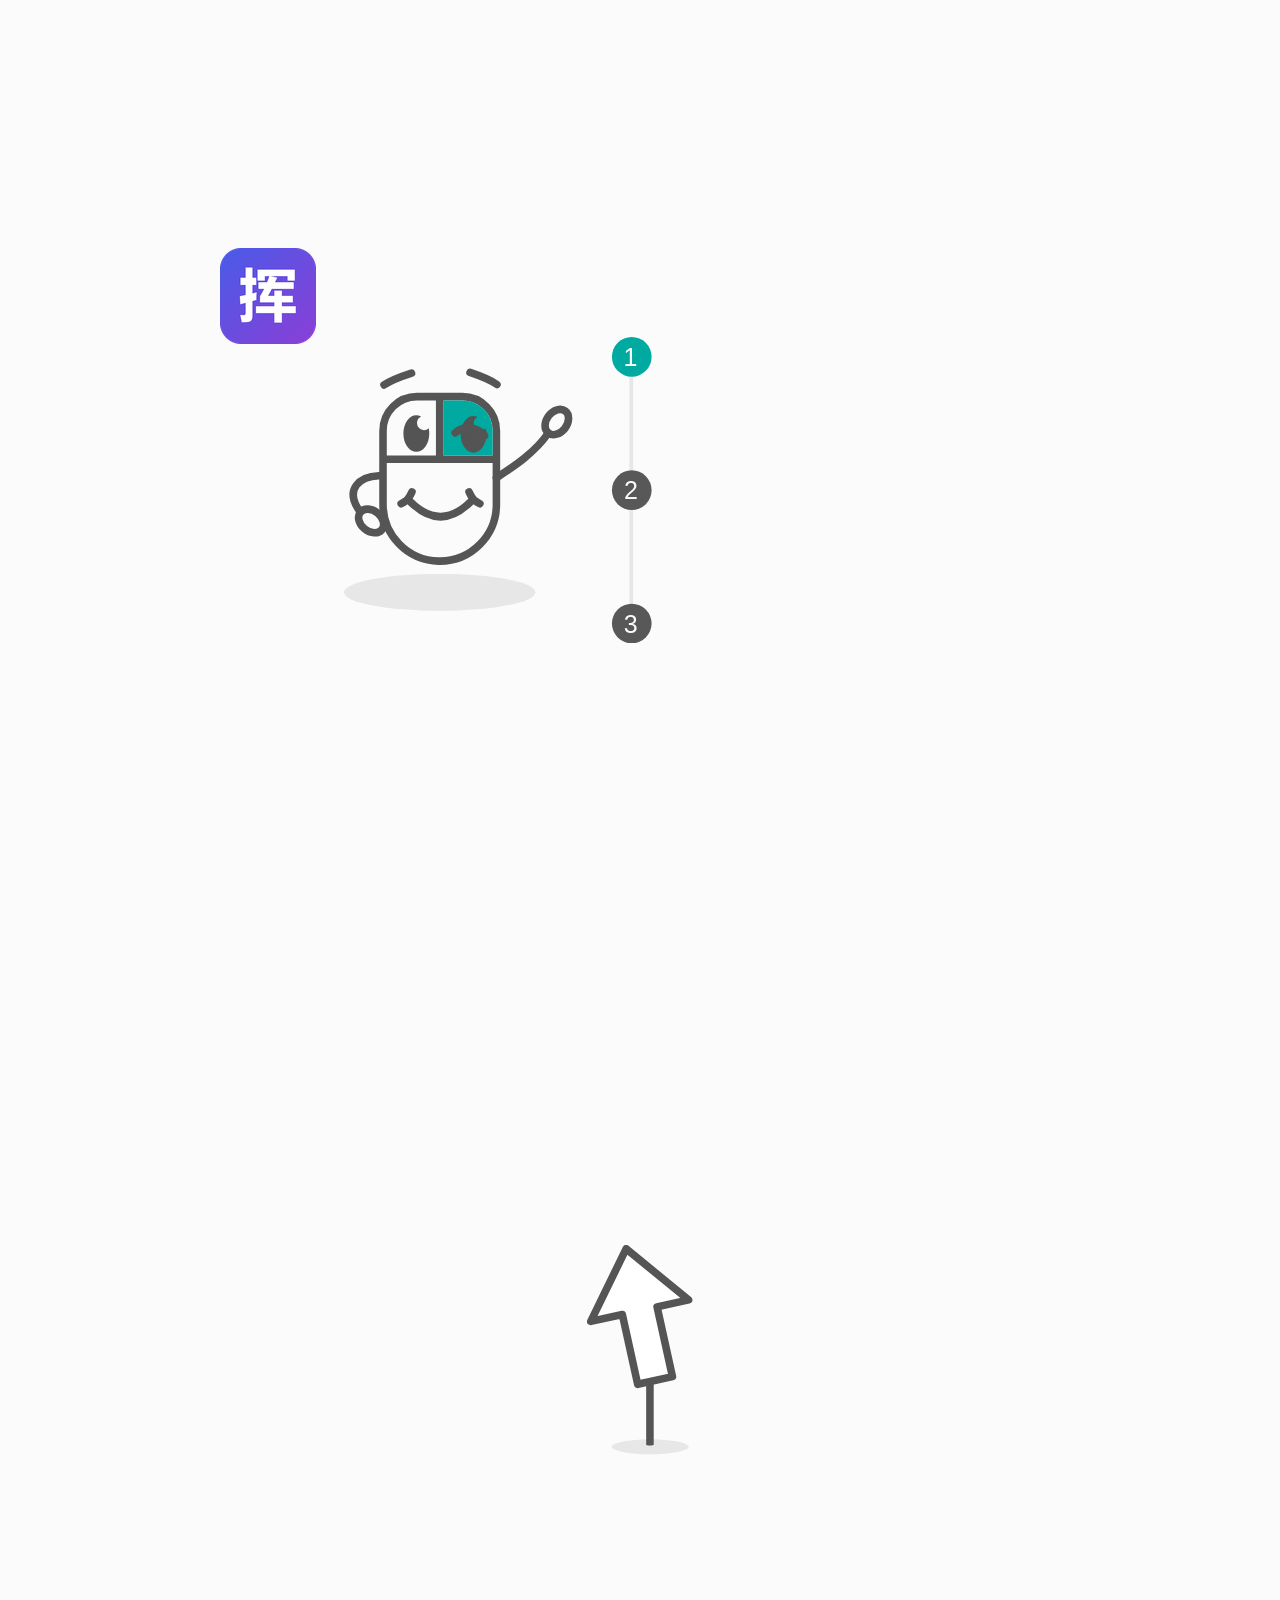
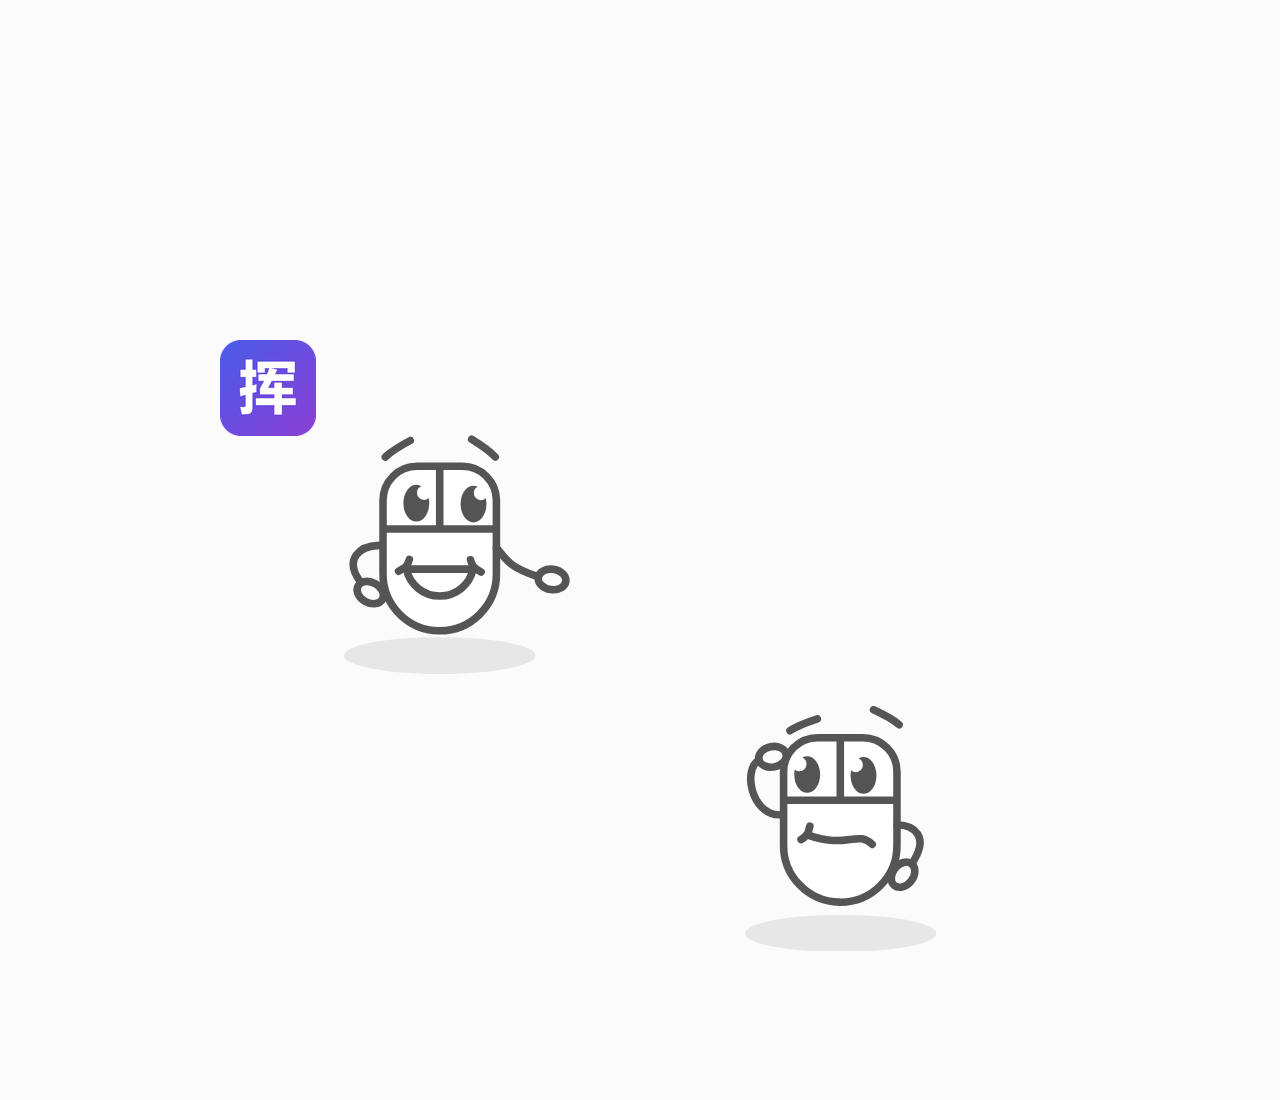
==== views/installation/index.html @ c6aca3df "挥动 v1.1: Gesturefy fork with toolbar menu, thorough temp-disable and snap-links selection" ====
<!DOCTYPE html>
<html>
<head>
  <meta charset="UTF-8">
  <!-- Installation page does not support a dark theme yet -->
  <meta name="color-scheme" content="only light">
  <title>Gesturefy - Welcome</title>
  <link rel="icon" type="image/png" href="/resources/img/iconx32.png" sizes="16x16">
  <link rel="stylesheet" href="layout.css">
  <script src="main.mjs" type="module"></script>

  <script src="/core/content.mjs" type="module"></script>
  <link rel="stylesheet" href="/core/views/mouse-gesture-view/mouse-gesture-view.css">
</head>

<body>
  <div class="block-outer">
    <div class="block-inner">
      <div class="head">
        <img src="/resources/img/iconx96.png" id="logo">
        <p><em data-i18n="welcomePageUpperSectionReference"></em></p>
        <p><em class="headline" data-i18n="welcomePageUpperSectionHeadline"></em></p>
      </div>
      <div class="content">
        <div class="row">
          <svg width="81.386mm" height="81.054mm" version="1.1" viewBox="0 0 81.386 81.054" xmlns="http://www.w3.org/2000/svg">
            <defs>
              <animateTransform id="armWaveAnimation" href="#rightArm" attributeName="transform" attributeType="XML" type="rotate" values="-19, 40.324, 37.263; -11, 40.324, 37.263; -20, 40.324, 37.263; -10, 40.324, 37.263; -18, 40.324, 37.263;" dur="0.75s" begin="0s; armResetAnimation.end + 0" fill="freeze"/>

              <animate id="step01MarkAnimation" href="#stepCircle01" attributeName="fill" attributeType="CSS" to="#00aaa0" dur="0.3s" begin="armWaveAnimation.end + 0.5s" fill="freeze" calcMode="spline" keySplines="0.25 0.1 0.25 1" />
              <animate id="step02MarkAnimation" href="#stepCircle02" attributeName="fill" attributeType="CSS" to="#00aaa0" dur="0.3s" begin="step01MarkAnimation.end + 1.5s" fill="freeze" calcMode="spline" keySplines="0.25 0.1 0.25 1" />
              <animate id="step03MarkAnimation" href="#stepCircle03" attributeName="fill" attributeType="CSS" to="#00aaa0" dur="0.3s" begin="step02MarkAnimation.end + 1.5s" fill="freeze" calcMode="spline" keySplines="0.25 0.1 0.25 1" />

              <animate id="step01UnmarkAnimation" href="#stepCircle01" attributeName="fill" attributeType="CSS" to="#555" dur="0.3s" begin="step03MarkAnimation.end + 1.5s" fill="freeze" calcMode="spline" keySplines="0.25 0.1 0.25 1" />
              <animate id="step02UnmarkAnimation" href="#stepCircle02" attributeName="fill" attributeType="CSS" to="#555" dur="0.3s" begin="step03MarkAnimation.end + 1.5s" fill="freeze" calcMode="spline" keySplines="0.25 0.1 0.25 1" />
              <animate id="step03UnmarkAnimation" href="#stepCircle03" attributeName="fill" attributeType="CSS" to="#555" dur="0.3s" begin="step03MarkAnimation.end + 1.5s" fill="freeze" calcMode="spline" keySplines="0.25 0.1 0.25 1" />

              <animateTransform id="armStep2Animation" href="#rightArm" attributeName="transform" attributeType="XML" type="rotate" to="35, 40.324, 37.263" dur="0.5s" begin="step02MarkAnimation.begin" fill="freeze" calcMode="spline" keySplines="0.25 0.1 0.25 1" />
              <animateTransform id="armStep3Animation" href="#rightArm" attributeName="transform" attributeType="XML" type="rotate" to="80, 40.324, 37.263" dur="0.5s" begin="step03MarkAnimation.begin" fill="freeze" calcMode="spline" keySplines="0.25 0.1 0.25 1" />
              <animateTransform id="armStep1Animation" href="#rightArm" attributeName="transform" attributeType="XML" type="rotate" to="0, 40.324, 37.263" dur="0.5s" begin="step01MarkAnimation.begin" fill="freeze" calcMode="spline" keySplines="0.25 0.1 0.25 1" />

              <animateTransform id="mouseMoveDownAnimation" href="#mouse01" attributeName="transform" attributeType="XML" type="translate" by="0 8" dur="0.5s" begin="step02MarkAnimation.begin" fill="freeze" calcMode="spline" keySplines="0.25 0.1 0.25 1" />
              <animateTransform id="mouseMoveUpAnimation" href="#mouse01" attributeName="transform" attributeType="XML" type="translate" by="0 -8" to="0 0" dur="0.3s" begin="step01UnmarkAnimation.begin" fill="freeze" calcMode="spline" keySplines="0.25 0.1 0.25 1" />

              <animate id="showOpenEyeAnimation" href="#rightEyeOpen" attributeName="visibility" attributeType="CSS" to="visible" dur="0.1s" begin="step03MarkAnimation.begin" fill="freeze"/>
              <animate id="showCloseEyAnimation" href="#rightEyeClose" attributeName="visibility" attributeType="CSS" to="visible" dur="0.1s"  begin="step01MarkAnimation.begin" fill="freeze"/>
              <animate id="hideOpenEyeAnimation" href="#rightEyeOpen" attributeName="visibility" attributeType="CSS" to="hidden" dur="0.1s" begin="showCloseEyAnimation.begin" fill="freeze"/>
              <animate id="hideCloseEyeAnimation" href="#rightEyeClose" attributeName="visibility" attributeType="CSS" to="hidden" dur="0.1s"  begin="showOpenEyeAnimation.begin" fill="freeze"/>

              <animate id="mouseButtonPressAnimation" href="#rightMouseButton" attributeName="opacity" attributeType="CSS" values="0; 1" keyTimes="0; 1" dur="0.5s" begin="step01MarkAnimation.begin" fill="freeze" calcMode="spline" keySplines="0.25 0.1 0.25 1" />
              <animate id="mouseButtonReleaseAnimation" href="#rightMouseButton" attributeName="opacity" attributeType="CSS" values="1; 0" keyTimes="0; 1" dur="0.5s" begin="step03MarkAnimation.begin" fill="freeze" calcMode="spline" keySplines="0.25 0.1 0.25 1" />

              <animateTransform id="armResetAnimation" href="#rightArm" attributeName="transform" attributeType="XML" type="rotate" to="-19, 40.324, 37.263" dur="0.3s" begin="mouseMoveUpAnimation.begin" fill="freeze"/>
            </defs>
            <g>
              <circle id="stepCircle03" cx="76.14" cy="75.808" r="5.246" style="fill:#585858;paint-order:normal"/>
              <text x="74.041855" y="78.223625" style="fill:#fbfbfb;font-family:sans-serif;font-size:6.6357px;letter-spacing:0px;line-height:1.25;stroke-width:.26458;word-spacing:0px" xml:space="preserve"><tspan x="74.041855" y="78.223625" style="fill:#fbfbfb;stroke-width:.26458">3</tspan></text>
              <circle id="stepCircle01" cx="76.14" cy="5.246" r="5.246" style="fill:#585858;paint-order:normal"/>
              <text x="73.970566" y="7.6647258" style="fill:#fbfbfb;font-family:sans-serif;font-size:6.6357px;letter-spacing:0px;line-height:1.25;stroke-width:.26458;word-spacing:0px" xml:space="preserve"><tspan x="73.970566" y="7.6647258" style="fill:#fbfbfb;stroke-width:.26458">1</tspan></text>
              <circle id="stepCircle02" cx="76.14" cy="40.527" r="5.246" style="fill:#585858;paint-order:normal"/>
              <text x="74.118011" y="42.989552" style="fill:#fbfbfb;font-family:sans-serif;font-size:6.6357px;letter-spacing:0px;line-height:1.25;stroke-width:.26458;word-spacing:0px" xml:space="preserve"><tspan x="74.118011" y="42.989552" style="fill:#fbfbfb;stroke-width:.26458">2</tspan></text>
              <path d="m76.008 10.492v24.789" style="fill:none;stroke-opacity:.12549;stroke-width:1;stroke:#585858"/>
              <path d="m76.008 45.773v24.789" style="fill:none;stroke-opacity:.12549;stroke-width:1;stroke:#585858"/>
            </g>
            <ellipse cx="25.324" cy="67.557" rx="25.324" ry="4.8777" style="fill-opacity:.12549;fill:#585858;paint-order:normal"/>
            <g id="mouse01">
              <path d="m33.339 9.3744c4.9921 1.6884 7.1301 3.1886 7.1301 3.1886" style="fill:none;stroke-linecap:round;stroke-linejoin:bevel;stroke-width:2;stroke:#555"/>
              <path d="m17.874 9.5554c-5.0903 1.6486-7.2717 3.129-7.2717 3.129" style="fill:none;stroke-linecap:round;stroke-linejoin:bevel;stroke-width:2;stroke:#555"/>
              <path d="m9.2166 36.686c-4.8686 0.1345-9.4261 3.5139-4.8776 9.6506" style="fill:none;stroke-linecap:round;stroke-linejoin:bevel;stroke-width:2;stroke:#555"/>
              <path d="m19.344 15.779c-4.9973 0-9.0202 4.0229-9.0202 9.0202v19.281a15.001 15.001 0 0 0 14.773 15.213 15.001 15.001 0 0 0 15.226-15.213v-19.281c0-4.9973-4.0229-9.0202-9.0201-9.0202z" style="color-rendering:auto;color:#000000;dominant-baseline:auto;fill:#fbfbfb;font-feature-settings:normal;font-variant-alternates:normal;font-variant-caps:normal;font-variant-ligatures:normal;font-variant-numeric:normal;font-variant-position:normal;image-rendering:auto;isolation:auto;mix-blend-mode:normal;shape-padding:0;shape-rendering:auto;solid-color:#000000;stroke-linecap:round;stroke-width:2;stroke:#555;text-decoration-color:#000000;text-decoration-line:none;text-decoration-style:solid;text-indent:0;text-orientation:mixed;text-transform:none;white-space:normal"/>
              <path d="m10.324 32.337h30" style="fill:none;stroke-width:2;stroke:#555"/>
              <g id="rightArm" transform="rotate(0, 40.324, 37.263)">
                <path d="m40.324 37.263c4.443-2.785 10.378-6.4742 13.979-11.575" style="fill:none;stroke-linecap:round;stroke-linejoin:bevel;stroke-width:2;stroke:#555"/>
                <path d="m58.722 24.54a2.7134 3.6725 38.981 0 1-4.4196 1.148 2.7134 3.6725 38.981 0 1 0.201-4.5618 2.7134 3.6725 38.981 0 1 4.4194-1.148 2.7134 3.6725 38.981 0 1-0.2009 4.5618z" style="fill:none;paint-order:normal;stroke-linecap:round;stroke-linejoin:bevel;stroke-width:2.0074;stroke:#555"/>
              </g>
              <path d="m17.551 43.577001 c5.3292 5.28256 10.6522 5.26156 15.969201 0" style="fill:none;stroke-linecap:round;stroke-linejoin:bevel;stroke-width:2;stroke:#555"/>
              <path d="m19.136 20.676a3.4184 4.8483 0 0 0-3.4184 4.8483 3.4184 4.8483 0 0 0 3.4184 4.8483 3.4184 4.8483 0 0 0 3.4184-4.8483 3.4184 4.8483 0 0 0-0.138-1.3523 1.8608 1.9081 0 0 1-1.2423 0.4904 1.8608 1.9081 0 0 1-1.8608-1.9079 1.8608 1.9081 0 0 1 1.0862-1.7327 3.4184 4.8483 0 0 0-1.2635-0.3458z" style="fill:#545454;paint-order:normal"/>
              <path id="rightMouseButton" d="m26.324 16.779v14.558h13v-6.5371c0-4.4606-3.559-8.0212-8.0196-8.0212z" style="opacity: 0; fill-rule:evenodd;fill:#00aaa0"/>
              <path id="rightEyeOpen" d="m34.268 20.911a3.4184 4.8483 0 0 0-3.4184 4.8488 3.4184 4.8483 0 0 0 3.4184 4.8483 3.4184 4.8483 0 0 0 3.4184-4.8483 3.4184 4.8483 0 0 0-0.18397-1.556 1.8608 1.9081 0 0 1-1.2919 0.53692 1.8608 1.9081 0 0 1-1.8609-1.9084 1.8608 1.9081 0 0 1 0.97513-1.6774 3.4184 4.8483 0 0 0-1.0568-0.24391z" style="fill:#545454;paint-order:normal"/>
              <path d="m33.093 41.007c0.9964 2.0071 1.1324 2.1628 2.8671 3.122" style="fill:none;stroke-linecap:round;stroke-linejoin:bevel;stroke-width:2;stroke:#545454"/>
              <path d="m17.979 41.007c-0.9964 2.0071-1.1324 2.1628-2.8671 3.122" style="fill:none;stroke-linecap:round;stroke-linejoin:bevel;stroke-width:2;stroke:#545454"/>
              <path id="rightEyeClose" visibility="hidden" d="m29.424 25.367c3.4545-3.0061 7.666 0.011 7.7795 0.6962" style="fill:none;stroke-linecap:round;stroke-linejoin:bevel;stroke-width:2;stroke:#555"/>
              <path d="m8.8996 46.575a3.6725 2.7134 39.437 0 1 1.1127 4.4285 3.6725 2.7134 39.437 0 1-4.56-0.23725 3.6725 2.7134 39.437 0 1-1.1127-4.4285 3.6725 2.7134 39.437 0 1 4.56 0.23725z" style="fill:none;paint-order:normal;stroke-linecap:round;stroke-linejoin:bevel;stroke-width:2.0074;stroke:#555"/>
              <path d="m25.324 15.779v16.559" style="fill:none;stroke-width:2;stroke:#555"/>
            </g>
          </svg>
          <ol id="steps">
            <li data-i18n="welcomePageUpperSectionTutorialStep01"></li>
            <li data-i18n="welcomePageUpperSectionTutorialStep02"></li>
            <li data-i18n="welcomePageUpperSectionTutorialStep03"></li>
          </ol>
        </div>
      </div>
    </div>
  </div>
</div>

<div class="block-outer">
  <div class="block-inner">
    <svg class="center" width="27.897mm" height="55.356mm" version="1.1" viewBox="0 0 27.897 55.356" xmlns="http://www.w3.org/2000/svg">
      <g transform="translate(-46.528 -86.004)">
       <path d="m62.183 121.95v16.885h5.3e-4a1 0.18991 0 0 0 0.99994 0.1891 1 0.18991 0 0 0 0.99994-0.1897 1 0.18991 0 0 0-5.3e-4 0v-16.882z" style="color-rendering:auto;color:#000000;dominant-baseline:auto;fill:#555;font-feature-settings:normal;font-variant-alternates:normal;font-variant-caps:normal;font-variant-ligatures:normal;font-variant-numeric:normal;font-variant-position:normal;image-rendering:auto;isolation:auto;mix-blend-mode:normal;shape-padding:0;shape-rendering:auto;solid-color:#000000;text-decoration-color:#000000;text-decoration-line:none;text-decoration-style:solid;text-indent:0;text-orientation:mixed;text-transform:none;white-space:normal"/>
       <ellipse cx="63.237" cy="139.39" rx="10.214" ry="1.9673" style="fill-opacity:.12549;fill:#585858;paint-order:normal"/>
       <path d="m56.876 87.004-9.3488 19.217 8.35-1.8363 4.0637 18.478 9.1971-2.0226-4.0637-18.478 8.35-1.8363z" style="fill-rule:evenodd;fill:#fff;stroke-linejoin:round;stroke-width:2;stroke:#555"/>
      </g>
     </svg>
  </div>
</div>

<div class="block-outer">
  <div class="block-inner">
      <div class="head">
        <img src="/resources/img/iconx96.png" id="logo">
        <p><em data-i18n="welcomePageLowerSectionReference"></em></p>
        <p><em class="headline" data-i18n="welcomePageLowerSectionHeadline"></em></p>
      </div>
      <div class="content">
        <div class="row">
          <svg width="59.714mm" height="64.825mm" version="1.1" viewBox="0 0 59.714 64.825" xmlns="http://www.w3.org/2000/svg">
            <defs>
              <animateTransform href="#mouse02" attributeName="transform" attributeType="XML" type="translate" values="0 0; 0 2; 0 0" dur="3s" fill="freeze" repeatCount="indefinite"/>
            </defs>
            <ellipse cx="25.324" cy="59.947" rx="25.324" ry="4.8777" style="fill-opacity:.12549;fill:#585858;paint-order:normal"/>
            <g id="mouse02">
              <path d="m33.787 1.0075c4.4875 2.763 6.2355 4.7037 6.2355 4.7037" style="fill:none;stroke-linecap:round;stroke-linejoin:bevel;stroke-width:2;stroke:#555"/>
              <path d="m17.539 1.3268c-4.7178 2.524-6.6025 4.3674-6.6025 4.3674" style="fill:none;stroke-linecap:round;stroke-linejoin:bevel;stroke-width:2;stroke:#555"/>
              <path d="m9.2166 29.077c-4.8686 0.1345-9.4261 3.5139-4.8776 9.6506" style="fill:none;stroke-linecap:round;stroke-linejoin:bevel;stroke-width:2;stroke:#555"/>
              <path d="m19.344 8.1691c-4.9973 0-9.0201 4.0228-9.0201 9.0201v19.281a15.001 15.001 0 0 0 14.773 15.213 15.001 15.001 0 0 0 15.226-15.213v-19.281c0-4.9973-4.0229-9.0201-9.0201-9.0201z" style="color-rendering:auto;color:#000000;dominant-baseline:auto;fill:#fff;font-feature-settings:normal;font-variant-alternates:normal;font-variant-caps:normal;font-variant-ligatures:normal;font-variant-numeric:normal;font-variant-position:normal;image-rendering:auto;isolation:auto;mix-blend-mode:normal;shape-padding:0;shape-rendering:auto;solid-color:#000000;stroke-linecap:round;stroke-width:2;stroke:#555;text-decoration-color:#000000;text-decoration-line:none;text-decoration-style:solid;text-indent:0;text-orientation:mixed;text-transform:none;white-space:normal"/>
              <path d="m25.324 8.1691v16.559" style="fill:none;stroke-width:2;stroke:#555"/>
              <path d="m34.268 13.302a3.4184 4.8483 0 0 0-3.4184 4.8488 3.4184 4.8483 0 0 0 3.4184 4.8483 3.4184 4.8483 0 0 0 3.4184-4.8483 3.4184 4.8483 0 0 0-0.18397-1.556 1.8608 1.9081 0 0 1-1.2919 0.53692 1.8608 1.9081 0 0 1-1.8609-1.9084 1.8608 1.9081 0 0 1 0.97514-1.6774 3.4184 4.8483 0 0 0-1.0568-0.24391z" style="fill:#545454;paint-order:normal"/>
              <path d="m19.136 13.067a3.4184 4.8483 0 0 0-3.4184 4.8483 3.4184 4.8483 0 0 0 3.4184 4.8483 3.4184 4.8483 0 0 0 3.4184-4.8483 3.4184 4.8483 0 0 0-0.13798-1.3524 1.8608 1.9081 0 0 1-1.2423 0.49041 1.8608 1.9081 0 0 1-1.8609-1.9079 1.8608 1.9081 0 0 1 1.0862-1.7327 3.4184 4.8483 0 0 0-1.2635-0.34572z" style="fill:#545454;paint-order:normal"/>
              <path d="m16.51 35.358a9.0122 8.9297 0 0 0 8.8176 7.1298 9.0122 8.9297 0 0 0 8.8258-7.1298z" style="fill:none;paint-order:normal;stroke-linejoin:round;stroke-width:2;stroke:#555"/>
              <path d="m33.465 32.88s0.42887 1.7811 1.614 2.5071l1.1852 0.726" style="fill:none;stroke-linecap:round;stroke-linejoin:bevel;stroke-width:2;stroke:#545454"/>
              <path d="m17.3 32.788s-0.43929 1.7198-1.6532 2.4209l-1.2139 0.7011" style="fill:none;stroke-linecap:round;stroke-linejoin:bevel;stroke-width:2;stroke:#545454"/>
              <path d="m10.324 24.728h30" style="fill:none;stroke-width:2;stroke:#555"/>
              <path d="m40.324 29.654c2.7084 3.5211 3.6675 5.2464 11.093 7.7479" style="fill:none;stroke-linecap:round;stroke-linejoin:bevel;stroke-width:2;stroke:#555"/>
              <path d="m54.68 40.784a3.6725 2.7134 7.9222 0 1-3.2635-3.1937 3.6725 2.7134 7.9222 0 1 4.0115-2.1813 3.6725 2.7134 7.9222 0 1 3.2635 3.1936 3.6725 2.7134 7.9222 0 1-4.0115 2.1814z" style="fill:none;paint-order:normal;stroke-linecap:round;stroke-linejoin:bevel;stroke-width:2.0074;stroke:#555"/>
              <path d="m5.6936 43.969a3.6725 2.7134 27.984 0 1-1.9699-4.1194 3.6725 2.7134 27.984 0 1 4.5164-0.67286 3.6725 2.7134 27.984 0 1 1.9699 4.1193 3.6725 2.7134 27.984 0 1-4.5164 0.67296z" style="fill:none;paint-order:normal;stroke-linecap:round;stroke-linejoin:bevel;stroke-width:2.0074;stroke:#555"/>
            </g>
          </svg>
          <div class="center-vertically">
            <p class="text" data-i18n="welcomePageLowerSectionGetStartedText"></p>
            <a class="link" href="/views/options/index.html" data-i18n="welcomePageLowerSectionGetStartedLink"></a>
          </div>
        </div>

        <div class="row">
          <div class="center-vertically">
            <p class="text" data-i18n="welcomePageLowerSectionLearnMoreText"></p>
            <a class="link" href="https://github.com/Robbendebiene/Gesturefy/wiki" data-i18n="welcomePageLowerSectionLearnMoreLink"></a>
          </div>
          <svg width="50.648mm" height="65.044mm" version="1.1" viewBox="0 0 50.648 65.044" xmlns="http://www.w3.org/2000/svg">
            <defs>
              <animateTransform href="#rightHand03" attributeName="transform" attributeType="XML" type="rotate" values="-5, 3.6754999, 14.309; 5, 3.6754999, 14.309;  -5, 3.6754999, 14.309;" dur="1s" fill="freeze" repeatCount="indefinite" />
            </defs>
            <ellipse cx="25.324" cy="60.166" rx="25.324" ry="4.8777" style="fill-opacity:.12549;fill:#585858;paint-order:normal"/>
            <g id="mouse03">
              <path d="m19.231 8.3864c-4.9973 0-9.0201 4.0229-9.0201 9.0201v19.281a15.001 15.001 0 0 0 14.773 15.213 15.001 15.001 0 0 0 15.226-15.213v-19.281c0-4.9973-4.0229-9.0201-9.0201-9.0201z" style="color-rendering:auto;color:#000000;dominant-baseline:auto;fill:#fff;font-feature-settings:normal;font-variant-alternates:normal;font-variant-caps:normal;font-variant-ligatures:normal;font-variant-numeric:normal;font-variant-position:normal;image-rendering:auto;isolation:auto;mix-blend-mode:normal;shape-padding:0;shape-rendering:auto;solid-color:#000000;stroke-linecap:round;stroke-width:2;stroke:#555;text-decoration-color:#000000;text-decoration-line:none;text-decoration-style:solid;text-indent:0;text-orientation:mixed;text-transform:none;white-space:normal"/>
              <path d="m10.211 24.945h30" style="fill:none;stroke-width:2;stroke:#555"/>
              <path d="m25.211 8.3864v16.559" style="fill:none;stroke-width:2;stroke:#555"/>
              <path d="m34.017 1.006c4.7834 2.2115 6.7492 3.9313 6.7492 3.9313" style="fill:none;stroke-linecap:round;stroke-linejoin:bevel;stroke-width:2;stroke:#555"/>
              <path d="m19.151 3.3842c-5.0869 1.6588-7.2653 3.1437-7.2653 3.1437" style="fill:none;stroke-linecap:round;stroke-linejoin:bevel;stroke-width:2;stroke:#555"/>
              <path d="m33.663 36.63c-3.8418-3.8139-6.5874 1.1227-16.62-2.3218" style="fill:none;stroke-linecap:round;stroke-linejoin:bevel;stroke-width:2;stroke:#555"/>
              <path d="m16.457 13.284a3.4184 4.8483 0 0 0-1.264 0.34572 1.8608 1.9081 0 0 1 1.0868 1.7327 1.8608 1.9081 0 0 1-1.8609 1.9079 1.8608 1.9081 0 0 1-1.2423-0.48989 3.4184 4.8483 0 0 0-0.13798 1.3519 3.4184 4.8483 0 0 0 3.4184 4.8483 3.4184 4.8483 0 0 0 3.4184-4.8483 3.4184 4.8483 0 0 0-3.4184-4.8483z" style="fill:#545454;paint-order:normal"/>
              <path d="m31.361 13.519a3.4184 4.8483 0 0 0-1.264 0.34572 1.8608 1.9081 0 0 1 1.0868 1.7327 1.8608 1.9081 0 0 1-1.8609 1.9084 1.8608 1.9081 0 0 1-1.2423-0.49041 3.4184 4.8483 0 0 0-0.13798 1.3524 3.4184 4.8483 0 0 0 3.4184 4.8483 3.4184 4.8483 0 0 0 3.4184-4.8483 3.4184 4.8483 0 0 0-3.4184-4.8488z" style="fill:#545454;paint-order:normal"/>
              <path d="m8.9719 28.783c-7.2491-0.19618-9.6303-11.85-5.2964-14.474" style="fill:none;stroke-linecap:round;stroke-linejoin:bevel;stroke-width:2;stroke:#555"/>
              <path d="m40.246 31.408c4.2335 0.13455 8.8938 2.8458 3.8637 10.352" style="fill:none;stroke-linecap:round;stroke-linejoin:bevel;stroke-width:2;stroke:#555"/>
              <path d="m14.826 35.347s1.5958-0.89991 1.9698-2.2385l0.37402-1.3386" style="fill:none;stroke-linecap:round;stroke-linejoin:bevel;stroke-width:2;stroke:#545454"/>
              <path id="rightHand03" d="m7.7972 16.059a2.7134 3.6725 78.753 0 1-4.1312-1.9451 2.7134 3.6725 78.753 0 1 3.0729-3.3775 2.7134 3.6725 78.753 0 1 4.1312 1.945 2.7134 3.6725 78.753 0 1-3.0728 3.3776z" style="fill:none;paint-order:normal;stroke-linecap:round;stroke-linejoin:bevel;stroke-width:2.0074;stroke:#555"/>
              <path d="m39.697 42.934a2.7134 3.6725 38.641 0 1 4.4127-1.1742 2.7134 3.6725 38.641 0 1-0.17394 4.5629 2.7134 3.6725 38.641 0 1-4.4126 1.1742 2.7134 3.6725 38.641 0 1 0.17384-4.5629z" style="fill:none;paint-order:normal;stroke-linecap:round;stroke-linejoin:bevel;stroke-width:2.0074;stroke:#555"/>
            </g>
          </svg>
        </div>
      </div>
    </div>
  </div>
</body>
</html>
---- views/installation/layout.css ----
@font-face {
  font-family: "NunitoSans Regular";
  src: url("/resources/fonts/NunitoSans-Regular.woff");
  font-weight: normal;
  font-style: normal;
}

* {
  margin: 0;
  padding: 0;
  border: none;
  outline: none;
}

html {
  font-family: "NunitoSans Regular", "Arial", sans-serif;
  color:#555;
  background: #fbfbfb;;
}

em {
  color: rgb(0, 170, 160);
  font-style: normal;
}

a {
  color: rgb(0, 170, 160);
  text-decoration: underline dotted;
  font-weight: bold;
}

a:hover, a:focus {
  text-decoration: underline solid;
}

svg {
  max-width: 100%;
  flex-shrink: 0;
}

p {
  white-space: pre-line;
}

.block-outer {
  display: flex;
  flex-direction: column;
  min-height: 100vh;
}

.block-inner {
  position: relative;
  display: flex;
  flex-direction: column;
  width: 100%;
  max-width: 40rem;
  margin: auto;
  padding: 1.5em;
  box-sizing: border-box;
}

#logo {
  position: absolute;
  top: 15px;
  left: -100px;
}

.head {
  margin-bottom: 5rem;
}

.headline {
  font-weight: bold;
  font-size: 1.5rem;
}

.row {
  display: flex;
  flex-direction: row;
  justify-content: space-between;
  align-items: stretch;
}

.row + .row {
  margin-top: 2rem;
}

.center-vertically {
  display: flex;
  flex-direction: column;
  justify-content: center;
  align-items: flex-start;
  max-width: 19.5em;
}

.center {
  margin: auto;
}

#steps {
  margin-left: 2rem;
  list-style: none;
}

#steps > li {
  height: 43.8%;
  padding-top: 0.5rem;
  box-sizing: border-box;
  font-size: 1.25rem;
}

.text {
  text-align: justify;
}

.link {
  margin-left: auto;
  margin-top: 1em;
}
---- core/views/mouse-gesture-view/mouse-gesture-view.css ----
@font-face {
  font-family: "NunitoSans Regular";
  src: url("/resources/fonts/NunitoSans-Regular.woff");
  font-weight: normal;
  font-style: normal;
}
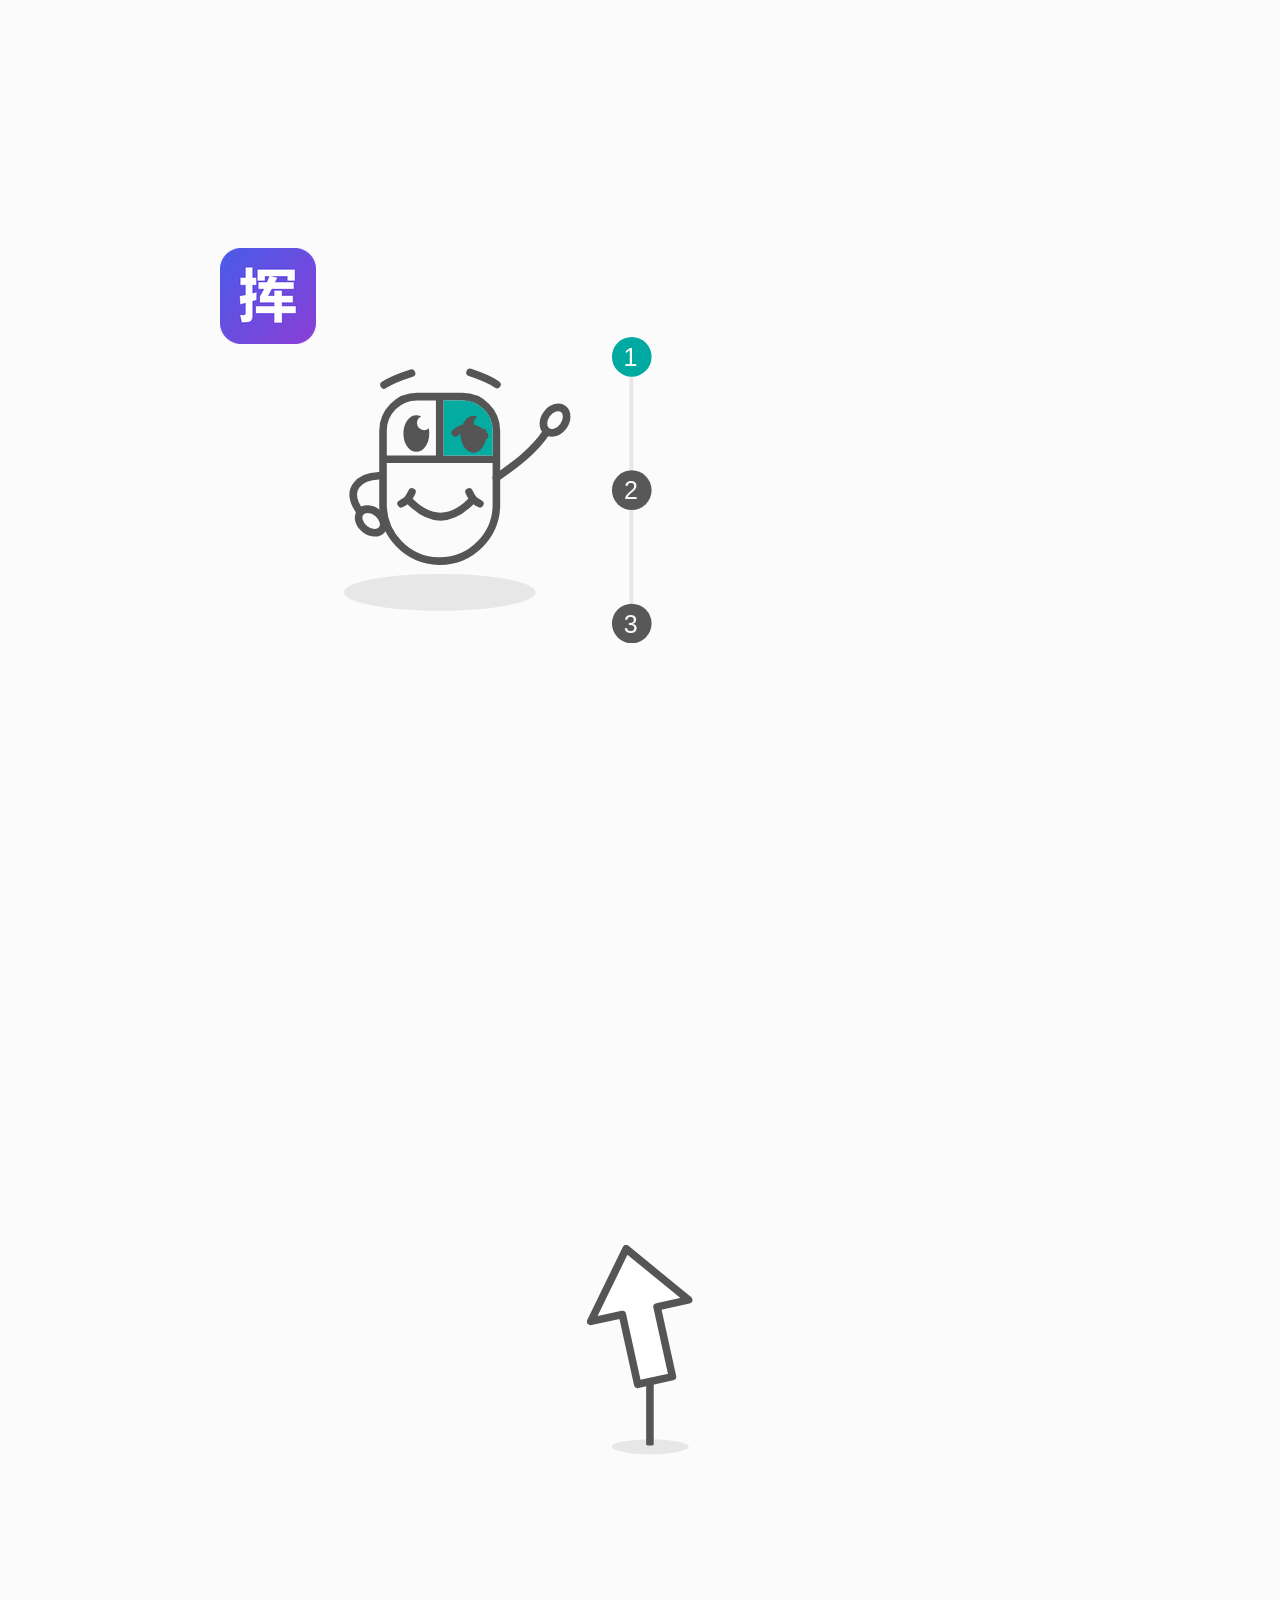
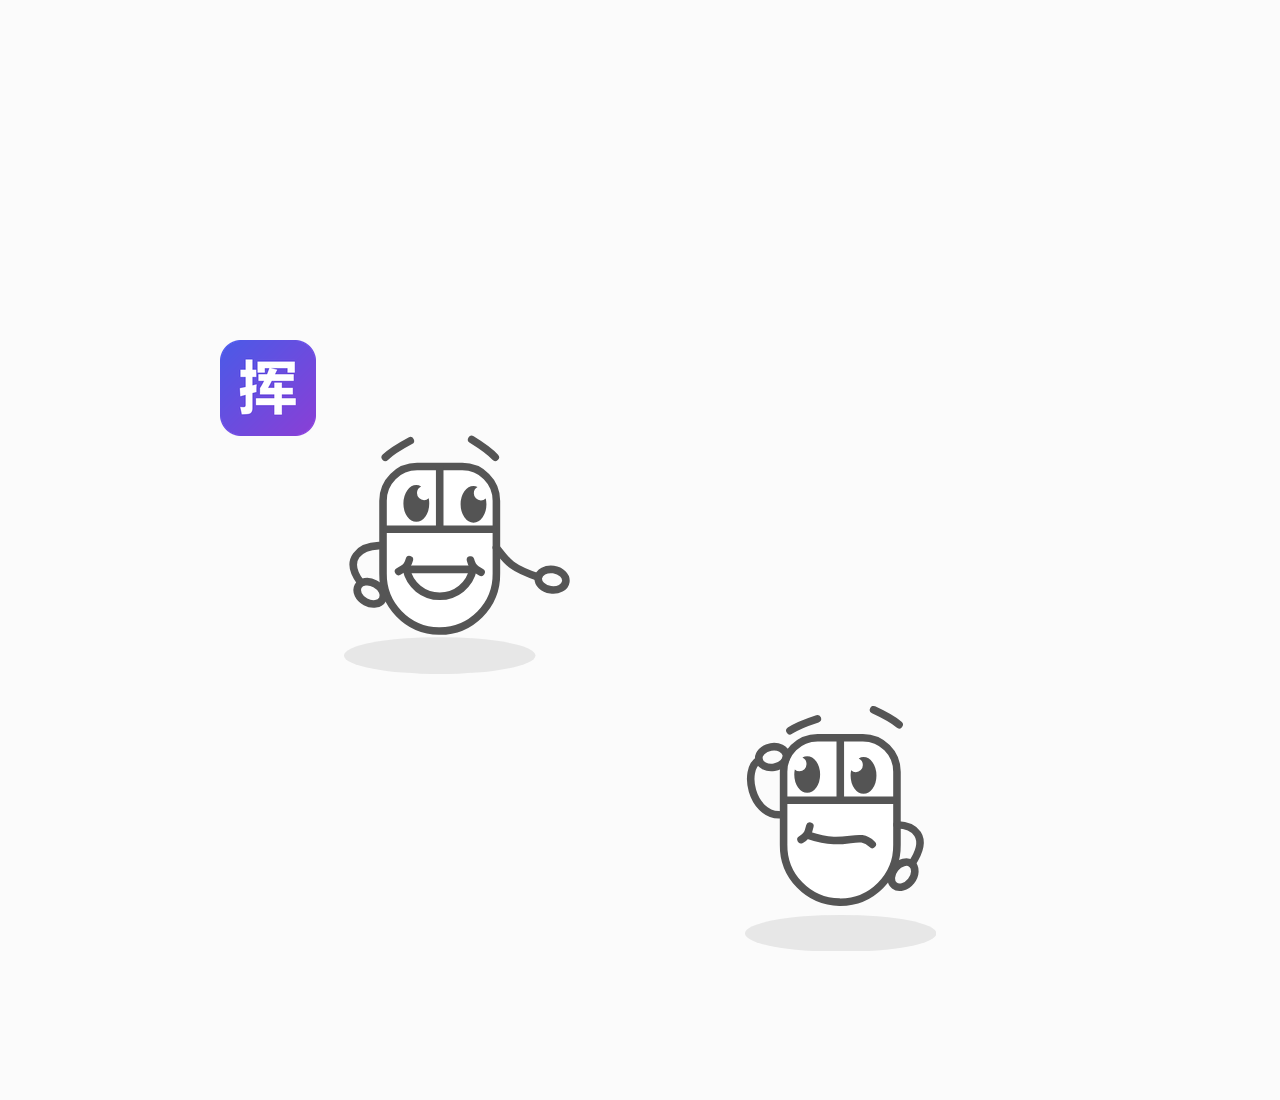
==== commit 4a233d36: "Fix popup toggle switch and rebrand settings page to blue-purple (v1.1)" ====
--- a/views/installation/index.html
+++ b/views/installation/index.html
@@ -4,7 +4,7 @@
   <meta charset="UTF-8">
   <!-- Installation page does not support a dark theme yet -->
   <meta name="color-scheme" content="only light">
-  <title>Gesturefy - Welcome</title>
+  <title>挥动 - 欢迎</title>
   <link rel="icon" type="image/png" href="/resources/img/iconx32.png" sizes="16x16">
   <link rel="stylesheet" href="layout.css">
   <script src="main.mjs" type="module"></script>
